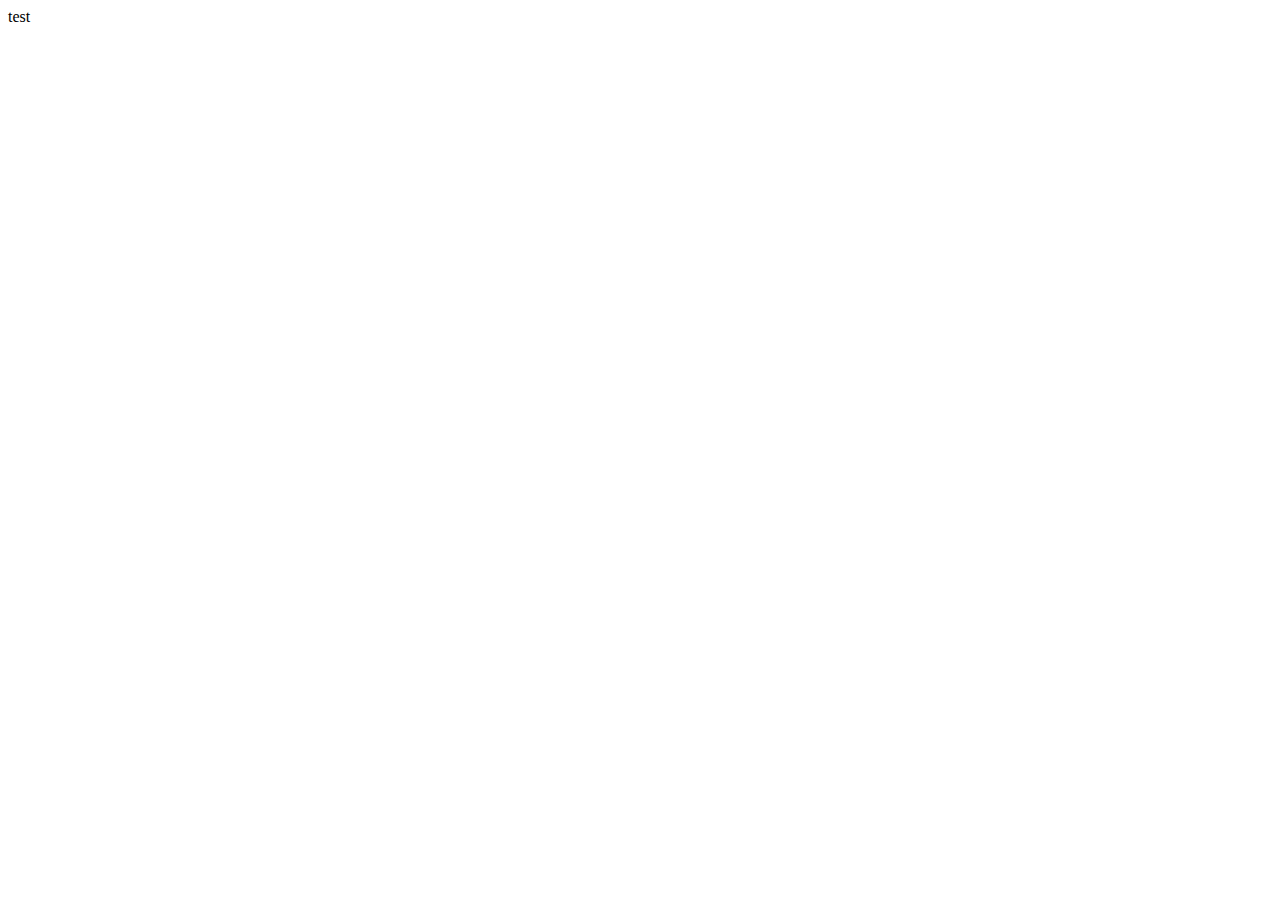
==== index.html @ 17a7dff5 "test" ====
<!DOCTYPE html>
<html lang="en">
  <head>
    <meta charset="UTF-8" />
    <meta name="viewport" content="width=device-width, initial-scale=1.0" />
    <title>Document</title>
  </head>
  <body>
    test
  </body>
</html>
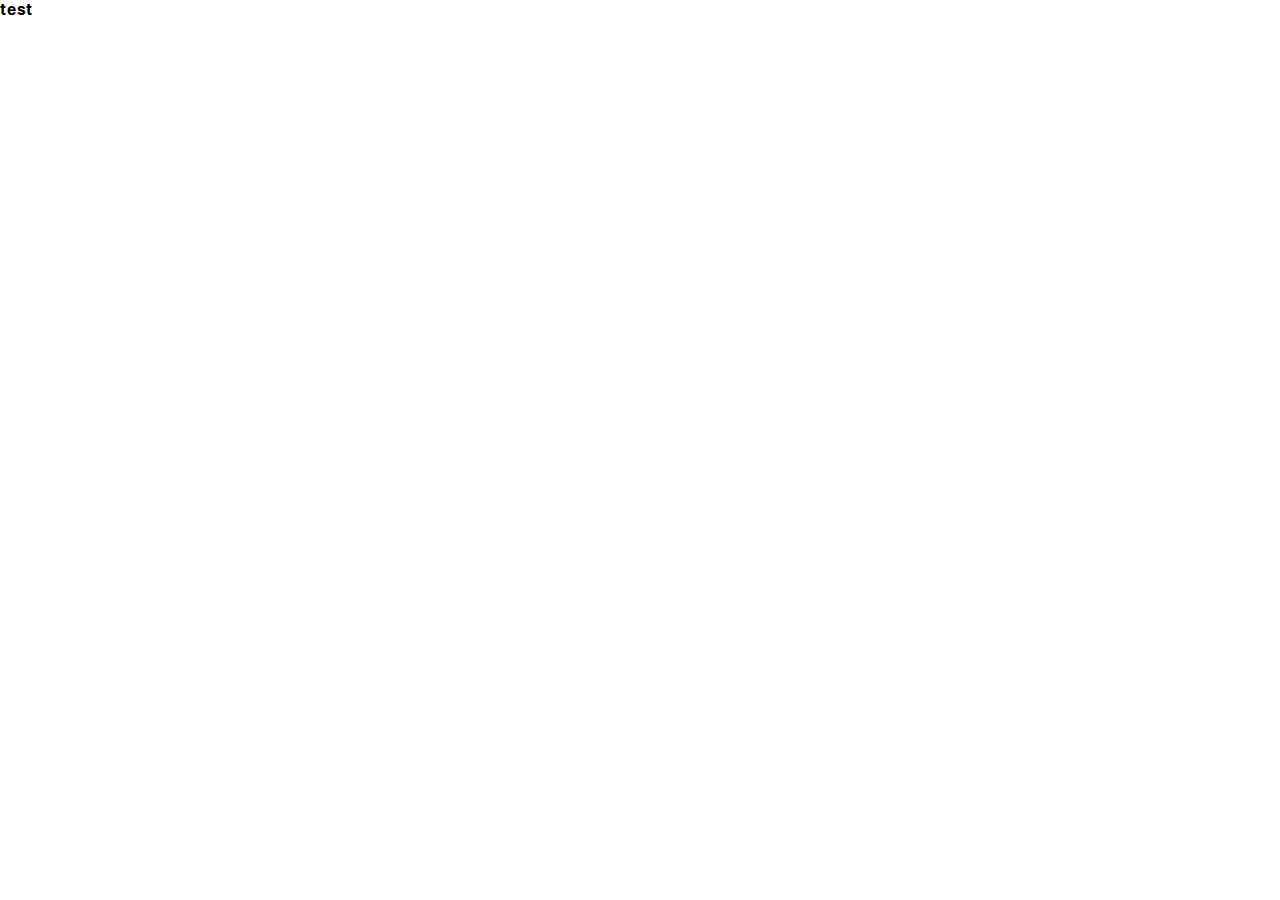
==== commit 0d0d6dc7: "Init: 프로젝트 초기 설정" ====
--- a/index.html
+++ b/index.html
@@ -4,8 +4,10 @@
     <meta charset="UTF-8" />
     <meta name="viewport" content="width=device-width, initial-scale=1.0" />
     <title>Document</title>
+    <link rel="stylesheet" href="./scss/main.css" />
+    <script src="./js/index.js" defer></script>
   </head>
   <body>
-    test
+    <h1>test</h1>
   </body>
 </html>
--- a/scss/main.css
+++ b/scss/main.css
@@ -0,0 +1,142 @@
+html,
+body,
+div,
+span,
+applet,
+object,
+iframe,
+h1,
+h2,
+h3,
+h4,
+h5,
+h6,
+p,
+blockquote,
+pre,
+a,
+abbr,
+acronym,
+address,
+big,
+cite,
+code,
+del,
+dfn,
+em,
+img,
+ins,
+kbd,
+q,
+s,
+samp,
+small,
+strike,
+strong,
+sub,
+sup,
+tt,
+var,
+b,
+u,
+i,
+center,
+dl,
+dt,
+dd,
+ol,
+ul,
+li,
+fieldset,
+form,
+label,
+legend,
+table,
+caption,
+tbody,
+tfoot,
+thead,
+tr,
+th,
+td,
+article,
+aside,
+canvas,
+details,
+embed,
+figure,
+figcaption,
+footer,
+header,
+hgroup,
+menu,
+nav,
+output,
+ruby,
+section,
+summary,
+time,
+mark,
+audio,
+video {
+  margin: 0;
+  padding: 0;
+  border: 0;
+  font-size: 100%;
+  vertical-align: baseline;
+}
+
+/* HTML5 display-role reset for older browsers */
+article,
+aside,
+details,
+figcaption,
+figure,
+footer,
+header,
+hgroup,
+menu,
+nav,
+section {
+  display: block;
+}
+
+ol,
+ul {
+  list-style: none;
+}
+
+blockquote,
+q {
+  quotes: none;
+}
+
+blockquote:before,
+blockquote:after,
+q:before,
+q:after {
+  content: "";
+  content: none;
+}
+
+table {
+  border-collapse: collapse;
+  border-spacing: 0;
+}
+
+@font-face {
+  font-family: "Pretendard";
+  font-weight: 700;
+  font-display: swap;
+  src: local("Pretendard Bold"), url(/font/pretendard/Pretendard-Bold.woff2) format("woff2"), url(/font/pretendard/Pretendard-Bold.woff) format("woff");
+}
+@font-face {
+  font-family: "Pretendard";
+  font-weight: 400;
+  font-display: swap;
+  src: local("Pretendard Regular"), url(/font/pretendard/Pretendard-Regular.woff2) format("woff2"), url(/font/pretendard/Pretendard-Regular.woff) format("woff");
+}
+* {
+  box-sizing: border-box;
+  font-family: "Pretendard", sans-serif;
+}/*# sourceMappingURL=main.css.map */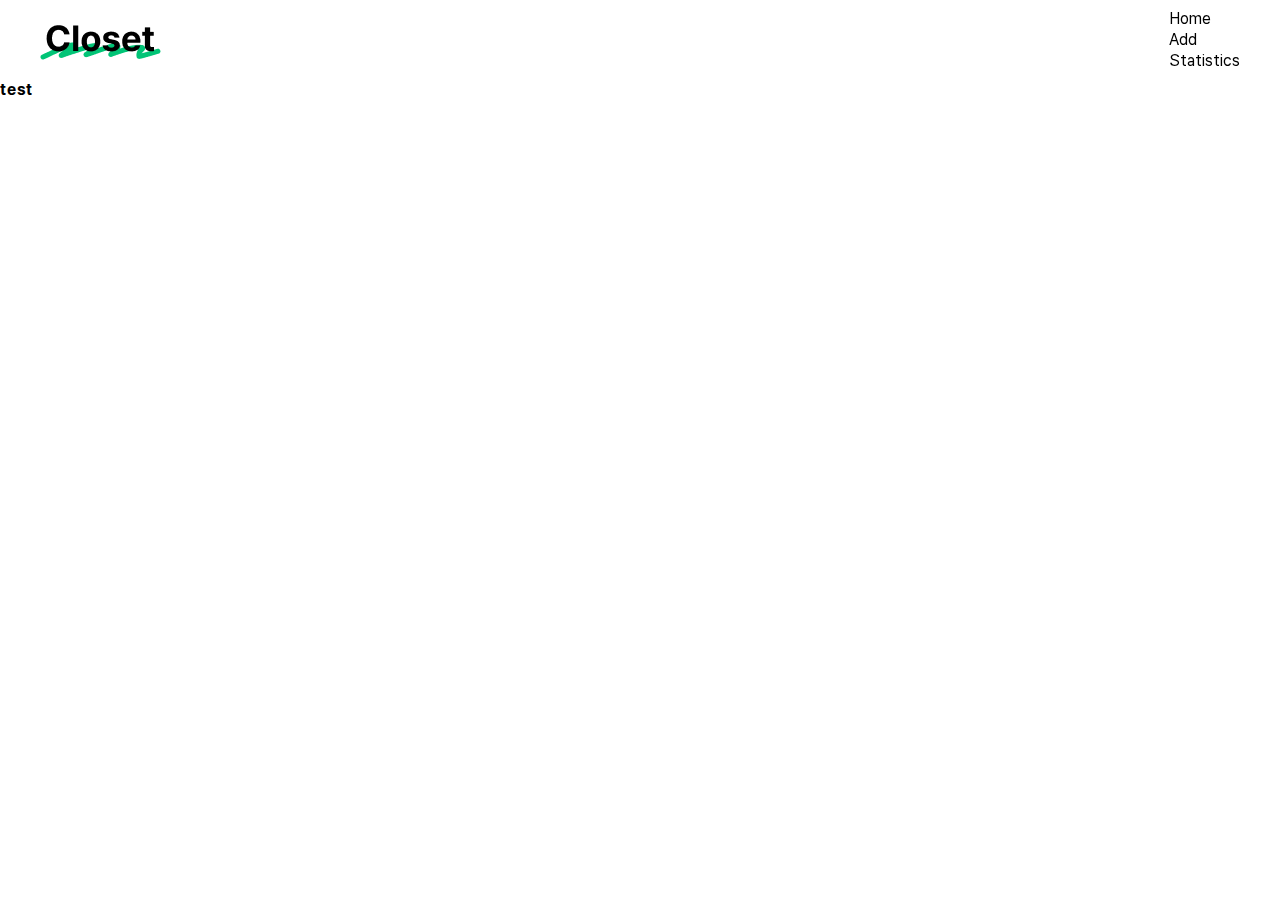
==== commit 246e41c9: "Feat: 링크 하이라이팅" ====
--- a/index.html
+++ b/index.html
@@ -5,9 +5,23 @@
     <meta name="viewport" content="width=device-width, initial-scale=1.0" />
     <title>Document</title>
     <link rel="stylesheet" href="./scss/main.css" />
-    <script src="./js/index.js" defer></script>
+    <script type="module" src="./js/index.js" defer></script>
   </head>
   <body>
-    <h1>test</h1>
+    <header>
+      <a href="/index.html">
+        <img src="/img/logo.png" alt="logo" />
+      </a>
+      <nav>
+        <ul>
+          <li><a href="/index.html">Home</a></li>
+          <li><a href="/add.html">Add</a></li>
+          <li><a href="/stat.html">Statistics</a></li>
+        </ul>
+      </nav>
+    </header>
+    <main>
+      <h1>test</h1>
+    </main>
   </body>
 </html>
--- a/scss/main.css
+++ b/scss/main.css
@@ -139,4 +139,51 @@
 * {
   box-sizing: border-box;
   font-family: "Pretendard", sans-serif;
+}
+* a {
+  text-decoration: none;
+  color: inherit;
+}
+
+header {
+  padding: 0 40px;
+  width: 100%;
+  height: 80px;
+  display: flex;
+  justify-content: space-between;
+  align-items: center;
+  position: fixed;
+  top: 0;
+  left: 0;
+}
+header nav li {
+  margin-bottom: 2px;
+}
+header nav li a {
+  position: relative;
+  padding-bottom: 2px;
+}
+header nav li a::after {
+  content: "";
+  position: absolute;
+  left: 0;
+  bottom: 0;
+  width: 0;
+  height: 2px;
+  background-color: #000;
+}
+header nav li a.active::after {
+  animation: underline-grow 0.3s forwards;
+}
+
+@keyframes underline-grow {
+  from {
+    width: 0;
+  }
+  to {
+    width: 100%;
+  }
+}
+main {
+  margin-top: 80px;
 }/*# sourceMappingURL=main.css.map */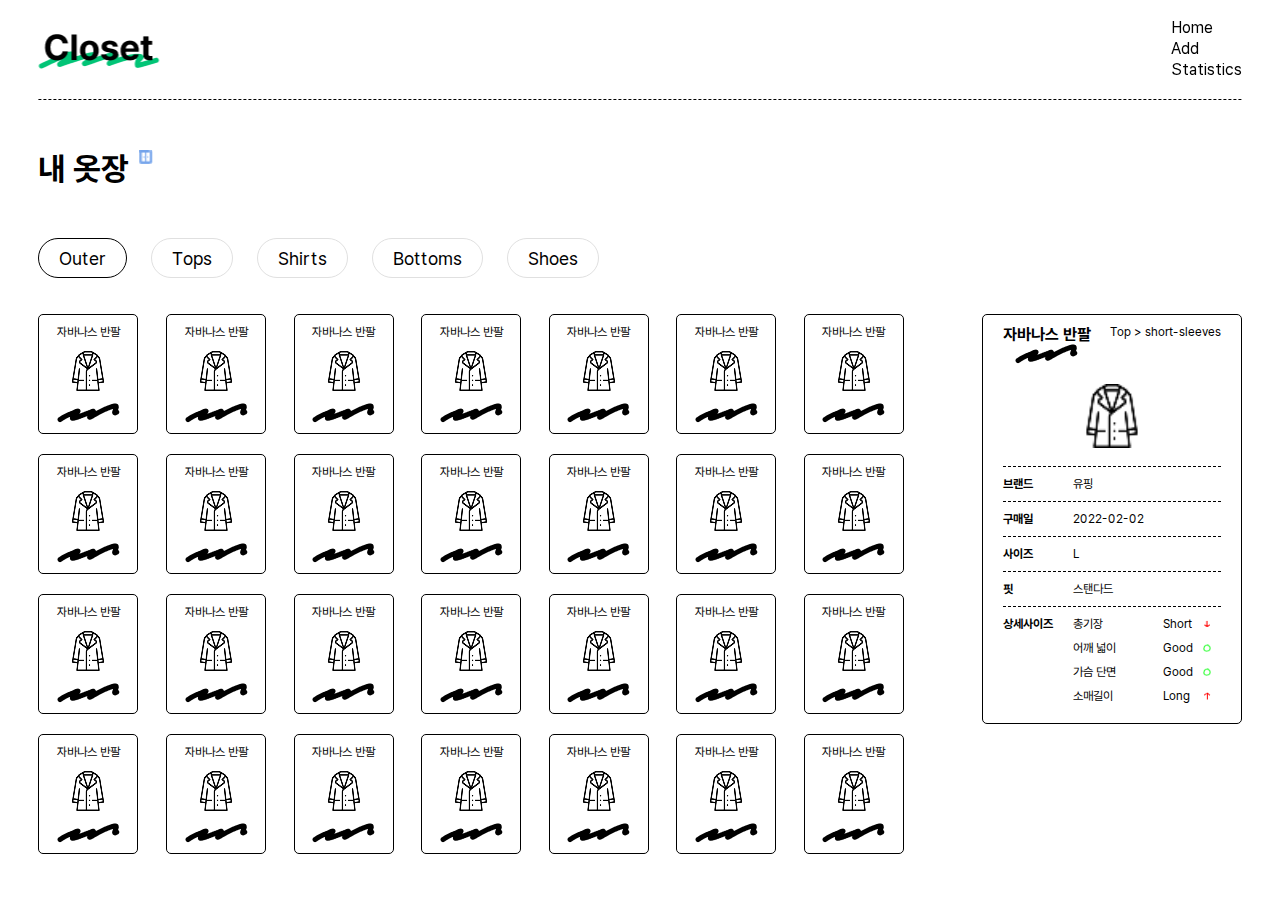
==== commit 3d2fdb1e: "Feat: home css - 전체적인 css 완료" ====
--- a/index.html
+++ b/index.html
@@ -21,7 +21,470 @@
       </nav>
     </header>
     <main>
-      <h1>test</h1>
+      <section class="closet">
+        <div class="section-header">
+          <h1 class="section-header__title">내 옷장</h1>
+          <img
+            class="section-header__icon"
+            src="/img/icon/closet.png"
+            alt="closet-image"
+          />
+        </div>
+        <nav class="closet__nav">
+          <button class="closet__nav-button closet__nav-button--active">
+            Outer
+          </button>
+          <button class="closet__nav-button">Tops</button>
+          <button class="closet__nav-button">Shirts</button>
+          <button class="closet__nav-button">Bottoms</button>
+          <button class="closet__nav-button">Shoes</button>
+        </nav>
+        <div class="closet__box">
+          <ul class="closet__list closet__list-outer closet__list--active">
+            <li class="closet__item">
+              <p class="closet__item-name">자바나스 반팔</p>
+              <img
+                class="closet__item-image"
+                src="/img/clothes/coat.png"
+                alt="옷 이미지"
+              />
+              <img
+                class="closet__item-line"
+                src="/img/line/line1.png"
+                alt="옷 색상상"
+              />
+            </li>
+            <li class="closet__item">
+              <p class="closet__item-name">자바나스 반팔</p>
+              <img
+                class="closet__item-image"
+                src="/img/clothes/coat.png"
+                alt="옷 이미지"
+              />
+              <img
+                class="closet__item-line"
+                src="/img/line/line1.png"
+                alt="옷 색상"
+              />
+            </li>
+            <li class="closet__item">
+              <p class="closet__item-name">자바나스 반팔</p>
+              <img
+                class="closet__item-image"
+                src="/img/clothes/coat.png"
+                alt="옷 이미지"
+              />
+              <img
+                class="closet__item-line"
+                src="/img/line/line1.png"
+                alt="옷 색상상"
+              />
+            </li>
+            <li class="closet__item">
+              <p class="closet__item-name">자바나스 반팔</p>
+              <img
+                class="closet__item-image"
+                src="/img/clothes/coat.png"
+                alt="옷 이미지"
+              />
+              <img
+                class="closet__item-line"
+                src="/img/line/line1.png"
+                alt="옷 색상"
+              />
+            </li>
+            <li class="closet__item">
+              <p class="closet__item-name">자바나스 반팔</p>
+              <img
+                class="closet__item-image"
+                src="/img/clothes/coat.png"
+                alt="옷 이미지"
+              />
+              <img
+                class="closet__item-line"
+                src="/img/line/line1.png"
+                alt="옷 색상상"
+              />
+            </li>
+            <li class="closet__item">
+              <p class="closet__item-name">자바나스 반팔</p>
+              <img
+                class="closet__item-image"
+                src="/img/clothes/coat.png"
+                alt="옷 이미지"
+              />
+              <img
+                class="closet__item-line"
+                src="/img/line/line1.png"
+                alt="옷 색상"
+              />
+            </li>
+            <li class="closet__item">
+              <p class="closet__item-name">자바나스 반팔</p>
+              <img
+                class="closet__item-image"
+                src="/img/clothes/coat.png"
+                alt="옷 이미지"
+              />
+              <img
+                class="closet__item-line"
+                src="/img/line/line1.png"
+                alt="옷 색상상"
+              />
+            </li>
+            <li class="closet__item">
+              <p class="closet__item-name">자바나스 반팔</p>
+              <img
+                class="closet__item-image"
+                src="/img/clothes/coat.png"
+                alt="옷 이미지"
+              />
+              <img
+                class="closet__item-line"
+                src="/img/line/line1.png"
+                alt="옷 색상"
+              />
+            </li>
+            <li class="closet__item">
+              <p class="closet__item-name">자바나스 반팔</p>
+              <img
+                class="closet__item-image"
+                src="/img/clothes/coat.png"
+                alt="옷 이미지"
+              />
+              <img
+                class="closet__item-line"
+                src="/img/line/line1.png"
+                alt="옷 색상상"
+              />
+            </li>
+            <li class="closet__item">
+              <p class="closet__item-name">자바나스 반팔</p>
+              <img
+                class="closet__item-image"
+                src="/img/clothes/coat.png"
+                alt="옷 이미지"
+              />
+              <img
+                class="closet__item-line"
+                src="/img/line/line1.png"
+                alt="옷 색상"
+              />
+            </li>
+            <li class="closet__item">
+              <p class="closet__item-name">자바나스 반팔</p>
+              <img
+                class="closet__item-image"
+                src="/img/clothes/coat.png"
+                alt="옷 이미지"
+              />
+              <img
+                class="closet__item-line"
+                src="/img/line/line1.png"
+                alt="옷 색상상"
+              />
+            </li>
+            <li class="closet__item">
+              <p class="closet__item-name">자바나스 반팔</p>
+              <img
+                class="closet__item-image"
+                src="/img/clothes/coat.png"
+                alt="옷 이미지"
+              />
+              <img
+                class="closet__item-line"
+                src="/img/line/line1.png"
+                alt="옷 색상"
+              />
+            </li>
+            <li class="closet__item">
+              <p class="closet__item-name">자바나스 반팔</p>
+              <img
+                class="closet__item-image"
+                src="/img/clothes/coat.png"
+                alt="옷 이미지"
+              />
+              <img
+                class="closet__item-line"
+                src="/img/line/line1.png"
+                alt="옷 색상상"
+              />
+            </li>
+            <li class="closet__item">
+              <p class="closet__item-name">자바나스 반팔</p>
+              <img
+                class="closet__item-image"
+                src="/img/clothes/coat.png"
+                alt="옷 이미지"
+              />
+              <img
+                class="closet__item-line"
+                src="/img/line/line1.png"
+                alt="옷 색상"
+              />
+            </li>
+            <li class="closet__item">
+              <p class="closet__item-name">자바나스 반팔</p>
+              <img
+                class="closet__item-image"
+                src="/img/clothes/coat.png"
+                alt="옷 이미지"
+              />
+              <img
+                class="closet__item-line"
+                src="/img/line/line1.png"
+                alt="옷 색상상"
+              />
+            </li>
+            <li class="closet__item">
+              <p class="closet__item-name">자바나스 반팔</p>
+              <img
+                class="closet__item-image"
+                src="/img/clothes/coat.png"
+                alt="옷 이미지"
+              />
+              <img
+                class="closet__item-line"
+                src="/img/line/line1.png"
+                alt="옷 색상"
+              />
+            </li>
+            <li class="closet__item">
+              <p class="closet__item-name">자바나스 반팔</p>
+              <img
+                class="closet__item-image"
+                src="/img/clothes/coat.png"
+                alt="옷 이미지"
+              />
+              <img
+                class="closet__item-line"
+                src="/img/line/line1.png"
+                alt="옷 색상"
+              />
+            </li>
+            <li class="closet__item">
+              <p class="closet__item-name">자바나스 반팔</p>
+              <img
+                class="closet__item-image"
+                src="/img/clothes/coat.png"
+                alt="옷 이미지"
+              />
+              <img
+                class="closet__item-line"
+                src="/img/line/line1.png"
+                alt="옷 색상"
+              />
+            </li>
+            <li class="closet__item">
+              <p class="closet__item-name">자바나스 반팔</p>
+              <img
+                class="closet__item-image"
+                src="/img/clothes/coat.png"
+                alt="옷 이미지"
+              />
+              <img
+                class="closet__item-line"
+                src="/img/line/line1.png"
+                alt="옷 색상"
+              />
+            </li>
+            <li class="closet__item">
+              <p class="closet__item-name">자바나스 반팔</p>
+              <img
+                class="closet__item-image"
+                src="/img/clothes/coat.png"
+                alt="옷 이미지"
+              />
+              <img
+                class="closet__item-line"
+                src="/img/line/line1.png"
+                alt="옷 색상"
+              />
+            </li>
+            <li class="closet__item">
+              <p class="closet__item-name">자바나스 반팔</p>
+              <img
+                class="closet__item-image"
+                src="/img/clothes/coat.png"
+                alt="옷 이미지"
+              />
+              <img
+                class="closet__item-line"
+                src="/img/line/line1.png"
+                alt="옷 색상"
+              />
+            </li>
+            <li class="closet__item">
+              <p class="closet__item-name">자바나스 반팔</p>
+              <img
+                class="closet__item-image"
+                src="/img/clothes/coat.png"
+                alt="옷 이미지"
+              />
+              <img
+                class="closet__item-line"
+                src="/img/line/line1.png"
+                alt="옷 색상"
+              />
+            </li>
+            <li class="closet__item">
+              <p class="closet__item-name">자바나스 반팔</p>
+              <img
+                class="closet__item-image"
+                src="/img/clothes/coat.png"
+                alt="옷 이미지"
+              />
+              <img
+                class="closet__item-line"
+                src="/img/line/line1.png"
+                alt="옷 색상"
+              />
+            </li>
+            <li class="closet__item">
+              <p class="closet__item-name">자바나스 반팔</p>
+              <img
+                class="closet__item-image"
+                src="/img/clothes/coat.png"
+                alt="옷 이미지"
+              />
+              <img
+                class="closet__item-line"
+                src="/img/line/line1.png"
+                alt="옷 색상"
+              />
+            </li>
+            <li class="closet__item">
+              <p class="closet__item-name">자바나스 반팔</p>
+              <img
+                class="closet__item-image"
+                src="/img/clothes/coat.png"
+                alt="옷 이미지"
+              />
+              <img
+                class="closet__item-line"
+                src="/img/line/line1.png"
+                alt="옷 색상"
+              />
+            </li>
+            <li class="closet__item">
+              <p class="closet__item-name">자바나스 반팔</p>
+              <img
+                class="closet__item-image"
+                src="/img/clothes/coat.png"
+                alt="옷 이미지"
+              />
+              <img
+                class="closet__item-line"
+                src="/img/line/line1.png"
+                alt="옷 색상"
+              />
+            </li>
+            <li class="closet__item">
+              <p class="closet__item-name">자바나스 반팔</p>
+              <img
+                class="closet__item-image"
+                src="/img/clothes/coat.png"
+                alt="옷 이미지"
+              />
+              <img
+                class="closet__item-line"
+                src="/img/line/line1.png"
+                alt="옷 색상"
+              />
+            </li>
+            <li class="closet__item">
+              <p class="closet__item-name">자바나스 반팔</p>
+              <img
+                class="closet__item-image"
+                src="/img/clothes/coat.png"
+                alt="옷 이미지"
+              />
+              <img
+                class="closet__item-line"
+                src="/img/line/line1.png"
+                alt="옷 색상"
+              />
+            </li>
+          </ul>
+          <div class="closet__detail">
+            <div class="closet__detail__header">
+              <div class="closet__detail__header-left">
+                <p class="closet__detail__title">자바나스 반팔</p>
+                <img
+                  class="closet__detail__color"
+                  src="/img/line/line1.png"
+                  alt="옷 색상"
+                />
+              </div>
+              <p class="closet__detail__header-right closet__detail__category">
+                Top > short-sleeves
+              </p>
+            </div>
+            <ul class="closet__detail__info">
+              <li class="closet__detail__info__item">
+                <img
+                  class="closet__detail__image"
+                  src="/img/clothes/coat.png"
+                  alt="옷 이미지"
+                />
+              </li>
+              <li class="closet__detail__info__item">
+                <p class="closet__detail__label">브랜드</p>
+                <p class="closet__detail__value">유핑</p>
+              </li>
+              <li class="closet__detail__info__item">
+                <p class="closet__detail__label">구매일</p>
+                <p class="closet__detail__value">2022-02-02</p>
+              </li>
+              <li class="closet__detail__info__item">
+                <p class="closet__detail__label">사이즈</p>
+                <p class="closet__detail__value">L</p>
+              </li>
+              <li class="closet__detail__info__item">
+                <p class="closet__detail__label">핏</p>
+                <p class="closet__detail__value">스탠다드</p>
+              </li>
+              <li class="closet__detail__info__item">
+                <p class="closet__detail__label">상세사이즈</p>
+                <ul class="closet__detail__value">
+                  <li class="closet__detail__size-item">
+                    <p class="closet__detail__size-label">총기장</p>
+                    <p class="closet__detail__size-value">Short</p>
+                    <img
+                      class="closet__detail__size-icon"
+                      src="/img/icon/short.png"
+                    />
+                  </li>
+                  <li class="closet__detail__size-item">
+                    <p class="closet__detail__size-label">어깨 넓이</p>
+                    <p class="closet__detail__size-value">Good</p>
+                    <img
+                      class="closet__detail__size-icon"
+                      src="/img/icon/good.png"
+                    />
+                  </li>
+                  <li class="closet__detail__size-item">
+                    <p class="closet__detail__size-label">가슴 단면</p>
+                    <p class="closet__detail__size-value">Good</p>
+                    <img
+                      class="closet__detail__size-icon"
+                      src="/img/icon/good.png"
+                    />
+                  </li>
+                  <li class="closet__detail__size-item">
+                    <p class="closet__detail__size-label">소매길이</p>
+                    <p class="closet__detail__size-value">Long</p>
+                    <img
+                      class="closet__detail__size-icon"
+                      src="/img/icon/long.png"
+                    />
+                  </li>
+                </ul>
+              </li>
+            </ul>
+          </div>
+        </div>
+      </section>
     </main>
   </body>
 </html>
--- a/scss/main.css
+++ b/scss/main.css
@@ -145,16 +145,26 @@
   color: inherit;
 }
 
+button {
+  height: 40px;
+  padding: 0 20px;
+  background-color: #fff;
+  border-radius: 50px;
+}
+
 header {
-  padding: 0 40px;
-  width: 100%;
-  height: 80px;
+  margin: 0 auto;
+  width: 94%;
+  max-width: 1840px;
+  height: 100px;
+  border-bottom: 1px dashed #000;
   display: flex;
   justify-content: space-between;
   align-items: center;
   position: fixed;
   top: 0;
-  left: 0;
+  left: 50%;
+  transform: translateX(-50%);
 }
 header nav li {
   margin-bottom: 2px;
@@ -185,5 +195,118 @@
   }
 }
 main {
-  margin-top: 80px;
+  width: 94%;
+  max-width: 1600px;
+  margin: 0 auto;
+  margin-top: 100px;
+}
+main .section-header {
+  padding: 50px 0;
+  display: flex;
+  gap: 10px;
+}
+main .section-header__title {
+  font-size: 32px;
+}
+main .section-header__icon {
+  width: 14px;
+  height: 14px;
+}
+
+.closet .closet__nav {
+  margin-bottom: 36px;
+}
+.closet .closet__nav button {
+  margin-right: 20px;
+}
+.closet .closet__nav .closet__nav-button {
+  border: 1px solid #e0e0e0;
+  font-size: 18px;
+}
+.closet .closet__nav .closet__nav-button--active {
+  border: 1px solid #000;
+}
+.closet .closet__box {
+  display: flex;
+  align-items: flex-start;
+  gap: 70px;
+}
+.closet .closet__box .closet__list {
+  flex-grow: 1;
+  display: grid;
+  grid-template-columns: repeat(auto-fit, minmax(100px, 1fr));
+  gap: 20px;
+}
+.closet .closet__box .closet__list .closet__item {
+  padding: 10px 0;
+  width: 100px;
+  height: 120px;
+  border: 1px solid #000;
+  border-radius: 5px;
+  font-size: 12px;
+  display: flex;
+  flex-direction: column;
+  align-items: center;
+  justify-content: space-between;
+}
+.closet .closet__box .closet__list .closet__item .closet__item-image {
+  width: 40px;
+  height: 40px;
+}
+.closet .closet__box .closet__detail {
+  padding: 10px 20px;
+  width: 260px;
+  border: 1px solid #000;
+  border-radius: 5px;
+  font-size: 12px;
+}
+.closet .closet__box .closet__detail .closet__detail__header {
+  margin-bottom: 20px;
+  display: flex;
+  justify-content: space-between;
+}
+.closet .closet__box .closet__detail .closet__detail__header .closet__detail__header-left {
+  display: flex;
+  flex-direction: column;
+  align-items: center;
+}
+.closet .closet__box .closet__detail .closet__detail__header .closet__detail__header-left .closet__detail__title {
+  font-size: 16px;
+  font-weight: bold;
+}
+.closet .closet__box .closet__detail .closet__detail__info .closet__detail__info__item {
+  display: flex;
+  margin-bottom: 10px;
+  padding-bottom: 10px;
+  border-bottom: 1px dashed #000;
+}
+.closet .closet__box .closet__detail .closet__detail__info .closet__detail__info__item:last-child {
+  border-bottom: none;
+  margin-bottom: 0;
+  padding-bottom: 0;
+}
+.closet .closet__box .closet__detail .closet__detail__info .closet__detail__info__item .closet__detail__image {
+  margin: 0 auto;
+  margin-bottom: 8px;
+  width: 64px;
+  height: 64px;
+}
+.closet .closet__box .closet__detail .closet__detail__info .closet__detail__info__item .closet__detail__label {
+  font-weight: bold;
+  width: 70px;
+}
+.closet .closet__box .closet__detail .closet__detail__info .closet__detail__info__item .closet__detail__size-item {
+  display: flex;
+  align-items: center;
+  margin-bottom: 10px;
+}
+.closet .closet__box .closet__detail .closet__detail__info .closet__detail__info__item .closet__detail__size-item .closet__detail__size-label {
+  width: 90px;
+}
+.closet .closet__box .closet__detail .closet__detail__info .closet__detail__info__item .closet__detail__size-item .closet__detail__size-value {
+  width: 40px;
+}
+.closet .closet__box .closet__detail .closet__detail__info .closet__detail__info__item .closet__detail__size-item .closet__detail__size-icon {
+  width: 8px;
+  height: 8px;
 }/*# sourceMappingURL=main.css.map */